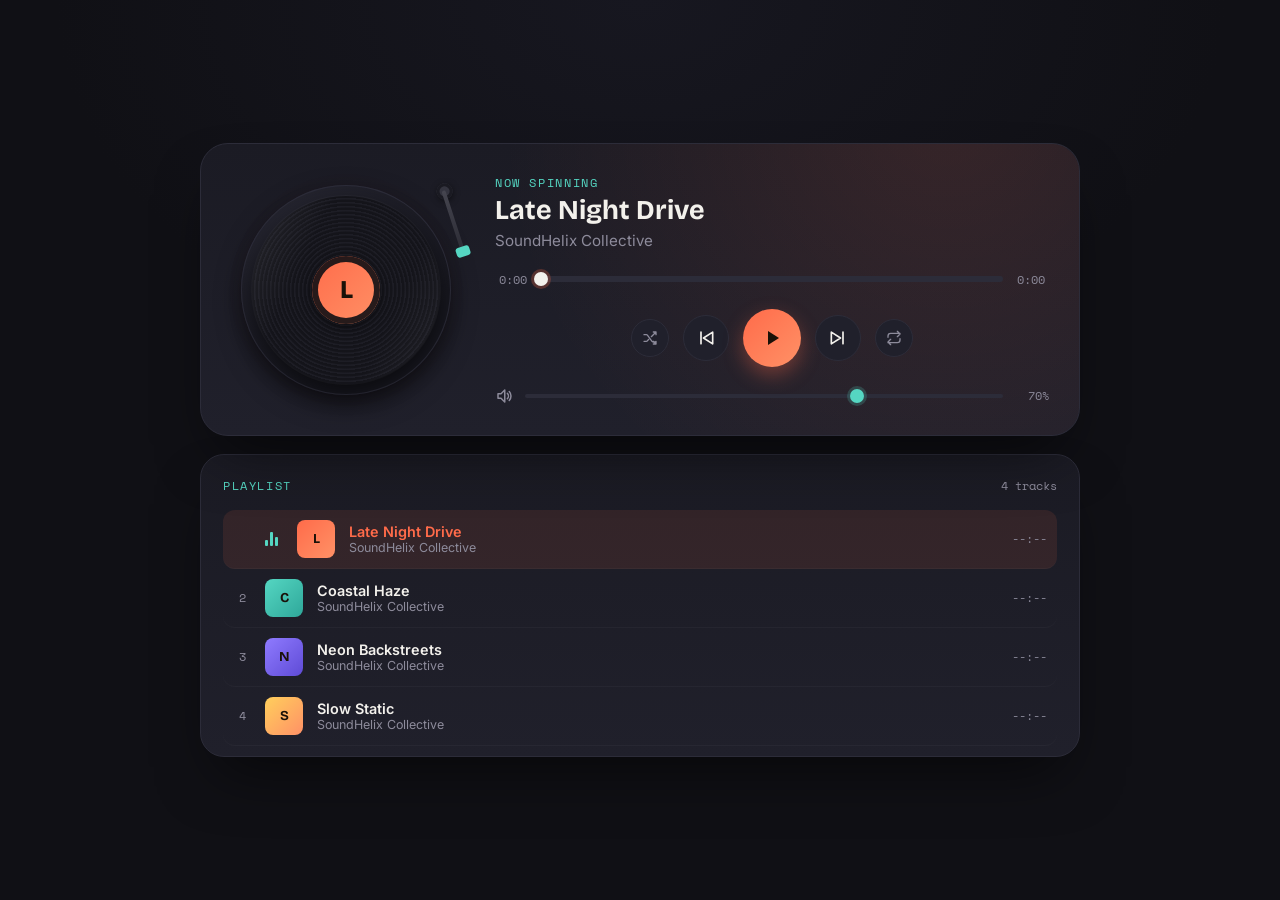
==== preview.html @ 5842b2c4 "Add files via upload" ====
<!DOCTYPE html>
<html lang="en">
<head>
<meta charset="UTF-8">
<meta name="viewport" content="width=device-width, initial-scale=1.0">
<title>Nightspin — Player</title>
<link rel="preconnect" href="https://fonts.googleapis.com">
<link rel="preconnect" href="https://fonts.gstatic.com" crossorigin>
<link href="https://fonts.googleapis.com/css2?family=Bricolage+Grotesque:opsz,wght@12..96,400;12..96,600;12..96,700;12..96,800&family=Inter:wght@400;500;600;700&family=Space+Mono:wght@400;700&display=swap" rel="stylesheet">
<style>
:root{
  --bg: #101015;
  --bg-radial: #171720;
  --panel: #1b1b24;
  --panel-2: #20202b;
  --line: #2c2c39;
  --text: #f3f1ec;
  --muted: #8d8b9b;
  --accent: #ff6b4a;
  --accent-2: #55d6c2;
  --shadow: 0 30px 60px -20px rgba(0,0,0,0.6);
  --font-display: 'Bricolage Grotesque', sans-serif;
  --font-body: 'Inter', sans-serif;
  --font-mono: 'Space Mono', monospace;
}

*{ box-sizing: border-box; }

html,body{ height:100%; }

body{
  margin:0;
  min-height:100vh;
  background:
    radial-gradient(ellipse 900px 600px at 50% 0%, var(--bg-radial), var(--bg) 65%);
  font-family: var(--font-body);
  color: var(--text);
  display:flex;
  align-items:center;
  justify-content:center;
  padding: 32px 18px;
}

.stage{
  width:100%;
  max-width: 880px;
  display:flex;
  flex-direction:column;
  gap:18px;
}

/* ===== Player card ===== */
.player{
  background: linear-gradient(180deg, var(--panel), var(--panel-2));
  border: 1px solid var(--line);
  border-radius: 28px;
  box-shadow: var(--shadow);
  padding: 30px;
  display:grid;
  grid-template-columns: 230px 1fr;
  gap: 34px;
  position: relative;
  overflow: hidden;
}

.player::before{
  content:"";
  position:absolute;
  inset:0;
  background: radial-gradient(circle at 85% -10%, rgba(255,107,74,0.12), transparent 55%);
  pointer-events:none;
}

/* ===== Deck / turntable ===== */
.deck{
  position:relative;
  display:flex;
  align-items:center;
  justify-content:center;
  min-height: 230px;
}

.deck-glow{
  position:absolute;
  width: 230px;
  height: 230px;
  border-radius:50%;
  background: radial-gradient(circle, rgba(255,107,74,0.18), transparent 70%);
  filter: blur(6px);
  z-index:0;
}

.platter{
  position:relative;
  width:210px;
  height:210px;
  border-radius:50%;
  background: radial-gradient(circle at 35% 30%, #2a2a36, #17171f 70%);
  box-shadow: inset 0 0 0 1px var(--line), 0 10px 24px rgba(0,0,0,0.5);
  display:flex;
  align-items:center;
  justify-content:center;
  z-index:1;
}

.record{
  width: 188px;
  height: 188px;
  border-radius:50%;
  background:
    repeating-radial-gradient(circle at center,
      #14141a 0px, #14141a 2px,
      #1d1d25 3px, #1d1d25 4px);
  box-shadow: 0 0 0 1px rgba(255,255,255,0.03), 0 8px 20px rgba(0,0,0,0.55);
  display:flex;
  align-items:center;
  justify-content:center;
  position:relative;
  animation: spin 6s linear infinite;
  animation-play-state: paused;
}

.record-sheen{
  position:absolute;
  inset:0;
  border-radius:50%;
  background: linear-gradient(115deg, rgba(255,255,255,0.08) 0%, transparent 30%, transparent 70%, rgba(255,255,255,0.05) 100%);
  pointer-events:none;
}

.record-label{
  width: 68px;
  height: 68px;
  border-radius:50%;
  background: linear-gradient(135deg, var(--accent), #ff9166);
  display:flex;
  align-items:center;
  justify-content:center;
  font-family: var(--font-display);
  font-weight:800;
  font-size: 1.6rem;
  color: #1a1108;
  box-shadow: 0 3px 10px rgba(0,0,0,0.4), inset 0 0 0 6px rgba(16,16,21,0.9);
}

@keyframes spin{
  from{ transform: rotate(0deg); }
  to{ transform: rotate(360deg); }
}

.player.is-playing .record{
  animation-play-state: running;
}

/* Tonearm */
.tonearm{
  position:absolute;
  top: 6px;
  right: 6px;
  width: 84px;
  height: 84px;
  z-index:2;
  transform-origin: 78px 12px;
  transform: rotate(-18deg);
  transition: transform .5s cubic-bezier(.4,0,.2,1);
}

.player.is-playing .tonearm{
  transform: rotate(6deg);
}

.tonearm-base{
  position:absolute;
  top: 2px; right: 2px;
  width: 16px; height:16px;
  border-radius:50%;
  background: #34343f;
  box-shadow: inset 0 0 0 3px #1a1a22, 0 2px 6px rgba(0,0,0,.5);
}

.tonearm-arm{
  position:absolute;
  top: 9px; right: 9px;
  width: 4px;
  height: 68px;
  border-radius: 3px;
  background: linear-gradient(180deg, #45454f, #2a2a33);
  transform-origin: top center;
}

.tonearm-head{
  position:absolute;
  top: 68px; right: 4px;
  width: 14px; height: 10px;
  border-radius: 3px;
  background: var(--accent-2);
}

/* ===== Console (right side) ===== */
.console{
  display:flex;
  flex-direction:column;
  justify-content:center;
  gap: 20px;
  min-width:0;
  z-index:1;
}

.eyebrow{
  margin:0 0 4px;
  font-family: var(--font-mono);
  font-size: 0.72rem;
  letter-spacing: 0.14em;
  text-transform: uppercase;
  color: var(--accent-2);
}

.track-meta h1{
  margin: 0 0 4px;
  font-family: var(--font-display);
  font-weight: 700;
  font-size: clamp(1.3rem, 2.4vw, 1.7rem);
  line-height:1.15;
  white-space: nowrap;
  overflow:hidden;
  text-overflow: ellipsis;
}

.track-meta p#songArtist{
  margin:0;
  color: var(--muted);
  font-size: 0.95rem;
}

/* Progress */
.progress-wrap{
  display:flex;
  align-items:center;
  gap: 10px;
}

.time{
  font-family: var(--font-mono);
  font-size: 0.78rem;
  color: var(--muted);
  min-width: 36px;
  text-align:center;
}

.progress-track{
  position:relative;
  flex:1;
  height: 6px;
  border-radius: 4px;
  background: var(--line);
  cursor:pointer;
}

.progress-fill{
  position:absolute;
  left:0; top:0; bottom:0;
  width:0%;
  border-radius:4px;
  background: linear-gradient(90deg, var(--accent-2), var(--accent));
}

.progress-knob{
  position:absolute;
  top:50%;
  left:0%;
  width:14px; height:14px;
  border-radius:50%;
  background: var(--text);
  box-shadow: 0 0 0 3px rgba(255,107,74,0.25);
  transform: translate(-50%,-50%);
  transition: box-shadow .15s;
}

.progress-track:hover .progress-knob{
  box-shadow: 0 0 0 5px rgba(255,107,74,0.3);
}

/* Transport */
.transport{
  display:flex;
  align-items:center;
  justify-content:center;
  gap: 14px;
}

.icon-btn{
  background: var(--panel-2);
  border: 1px solid var(--line);
  color: var(--text);
  width: 46px; height: 46px;
  border-radius: 50%;
  display:flex;
  align-items:center;
  justify-content:center;
  cursor:pointer;
  transition: transform .15s ease, background .15s ease, border-color .15s ease;
  position:relative;
}

.icon-btn svg{
  width: 20px; height: 20px;
  fill:none;
  stroke: currentColor;
  stroke-width: 2;
  stroke-linecap: round;
  stroke-linejoin: round;
}

.icon-btn:hover{
  transform: translateY(-2px);
  border-color: var(--accent-2);
}

.icon-btn.small{
  width: 38px; height: 38px;
  color: var(--muted);
}

.icon-btn.small svg{ width:16px; height:16px; }

.icon-btn.small.active{
  color: var(--accent-2);
  border-color: var(--accent-2);
  background: rgba(85,214,194,0.1);
}

.icon-btn.play{
  width: 58px; height: 58px;
  background: linear-gradient(135deg, var(--accent), #ff9166);
  border: none;
  color: #1a1108;
  box-shadow: 0 8px 20px rgba(255,107,74,0.35);
}

.icon-btn.play svg{ width:24px; height:24px; fill:currentColor; stroke:none; }

.repeat-one{
  position:absolute;
  bottom: -3px;
  right: -3px;
  width: 15px; height:15px;
  border-radius:50%;
  background: var(--accent-2);
  color: #0d1a18;
  font-family: var(--font-mono);
  font-size: 0.6rem;
  display:none;
  align-items:center;
  justify-content:center;
  font-weight:700;
}

.icon-btn.small.repeat-one-active .repeat-one{ display:flex; }

/* Volume */
.volume-row{
  display:flex;
  align-items:center;
  gap: 10px;
}

.vol-icon{
  width:18px; height:18px;
  fill:none;
  stroke: var(--muted);
  stroke-width:2;
  stroke-linecap:round;
  stroke-linejoin:round;
  flex-shrink:0;
}

.volume-slider{
  flex:1;
  -webkit-appearance:none;
  appearance:none;
  height: 4px;
  border-radius: 4px;
  background: var(--line);
  outline:none;
}

.volume-slider::-webkit-slider-thumb{
  -webkit-appearance:none;
  width:14px; height:14px;
  border-radius:50%;
  background: var(--accent-2);
  cursor:pointer;
  box-shadow: 0 0 0 3px rgba(85,214,194,0.2);
}

.volume-slider::-moz-range-thumb{
  width:14px; height:14px;
  border:none;
  border-radius:50%;
  background: var(--accent-2);
  cursor:pointer;
}

.vol-value{
  font-family: var(--font-mono);
  font-size: 0.72rem;
  color: var(--muted);
  min-width: 34px;
  text-align:right;
}

/* ===== Playlist ===== */
.playlist-panel{
  background: linear-gradient(180deg, var(--panel), var(--panel-2));
  border: 1px solid var(--line);
  border-radius: 24px;
  box-shadow: var(--shadow);
  padding: 22px 22px 10px;
}

.playlist-head{
  display:flex;
  align-items:baseline;
  justify-content:space-between;
  margin-bottom: 12px;
}

.track-count{
  font-family: var(--font-mono);
  font-size: 0.72rem;
  color: var(--muted);
}

.playlist{
  list-style:none;
  margin:0; padding:0;
  max-height: 260px;
  overflow-y:auto;
}

.playlist::-webkit-scrollbar{ width:6px; }
.playlist::-webkit-scrollbar-thumb{ background: var(--line); border-radius:4px; }

.playlist-item{
  display:flex;
  align-items:center;
  gap: 14px;
  padding: 10px 10px;
  border-radius: 12px;
  cursor:pointer;
  border-bottom: 1px solid rgba(255,255,255,0.03);
  transition: background .15s ease;
}

.playlist-item:hover{
  background: rgba(255,255,255,0.03);
}

.playlist-item.active{
  background: rgba(255,107,74,0.1);
}

.pl-index{
  font-family: var(--font-mono);
  font-size: 0.75rem;
  color: var(--muted);
  width: 18px;
  text-align:center;
  flex-shrink:0;
}

.playlist-item.active .pl-index{ color: var(--accent); }

.pl-eq{
  display:flex;
  align-items:flex-end;
  gap:2px;
  width:18px;
  height:14px;
  flex-shrink:0;
}

.pl-eq span{
  width:3px;
  background: var(--accent-2);
  border-radius:1px;
  animation: eq 0.9s ease-in-out infinite;
}

.pl-eq span:nth-child(1){ height:40%; animation-delay: 0s; }
.pl-eq span:nth-child(2){ height:100%; animation-delay: .2s; }
.pl-eq span:nth-child(3){ height:65%; animation-delay: .4s; }

@keyframes eq{
  0%, 100% { transform: scaleY(0.4); }
  50% { transform: scaleY(1); }
}

.pl-thumb{
  width: 38px; height: 38px;
  border-radius: 8px;
  flex-shrink:0;
  display:flex;
  align-items:center;
  justify-content:center;
  font-family: var(--font-display);
  font-weight:700;
  color: #1a1108;
  font-size: 0.85rem;
}

.pl-meta{
  min-width:0;
  flex:1;
}

.pl-title{
  font-size: 0.9rem;
  font-weight:600;
  white-space:nowrap;
  overflow:hidden;
  text-overflow:ellipsis;
}

.playlist-item.active .pl-title{ color: var(--accent); }

.pl-artist{
  font-size: 0.78rem;
  color: var(--muted);
  white-space:nowrap;
  overflow:hidden;
  text-overflow:ellipsis;
}

.pl-duration{
  font-family: var(--font-mono);
  font-size: 0.75rem;
  color: var(--muted);
  flex-shrink:0;
}

/* ===== Responsive ===== */
@media (max-width: 640px){
  .player{
    grid-template-columns: 1fr;
    padding: 24px 20px;
    border-radius: 22px;
  }
  .deck{ min-height: 190px; }
  .platter{ width:170px; height:170px; }
  .record{ width:150px; height:150px; }
  .record-label{ width:54px; height:54px; font-size:1.2rem; }
  .transport{ gap: 10px; }
  .icon-btn{ width:42px; height:42px; }
  .icon-btn.play{ width:54px; height:54px; }
  .playlist-panel{ padding: 18px 16px 6px; border-radius:20px; }
}

@media (prefers-reduced-motion: reduce){
  .record, .tonearm, .pl-eq span{ animation: none !important; transition:none !important; }
}

</style>
</head>
<body>

<div class="stage">

  <div class="player" id="player">

    <!-- Left: turntable -->
    <div class="deck">
      <div class="deck-glow"></div>
      <div class="tonearm" id="tonearm">
        <div class="tonearm-base"></div>
        <div class="tonearm-arm"></div>
        <div class="tonearm-head"></div>
      </div>
      <div class="platter">
        <div class="record" id="record">
          <div class="record-sheen"></div>
          <div class="record-label" id="recordLabel">
            <span id="labelInitial">S</span>
          </div>
        </div>
      </div>
    </div>

    <!-- Right: controls -->
    <div class="console">

      <div class="track-meta">
        <p class="eyebrow">Now spinning</p>
        <h1 id="songTitle">Track title</h1>
        <p id="songArtist">Artist name</p>
      </div>

      <div class="progress-wrap">
        <span class="time" id="currentTime">0:00</span>
        <div class="progress-track" id="progressTrack">
          <div class="progress-fill" id="progressFill"></div>
          <div class="progress-knob" id="progressKnob"></div>
        </div>
        <span class="time" id="durationTime">0:00</span>
      </div>

      <div class="transport">
        <button class="icon-btn small" id="shuffleBtn" title="Shuffle" aria-label="Toggle shuffle">
          <svg viewBox="0 0 24 24"><path d="M17 3h4v4M21 3l-7 7M3 7h3.5a2 2 0 0 1 1.6.8L15 17.2a2 2 0 0 0 1.6.8H21M3 17h3.5a2 2 0 0 0 1.6-.8L10 14M17 21h4v-4M21 21l-4-4"/></svg>
        </button>

        <button class="icon-btn" id="prevBtn" title="Previous" aria-label="Previous track">
          <svg viewBox="0 0 24 24"><path d="M6 5v14M20 5 9 12l11 7V5Z"/></svg>
        </button>

        <button class="icon-btn play" id="playBtn" title="Play" aria-label="Play or pause">
          <svg id="playIcon" viewBox="0 0 24 24"><path d="M8 5v14l11-7L8 5Z"/></svg>
          <svg id="pauseIcon" viewBox="0 0 24 24" style="display:none"><path d="M7 5h4v14H7zM13 5h4v14h-4z"/></svg>
        </button>

        <button class="icon-btn" id="nextBtn" title="Next" aria-label="Next track">
          <svg viewBox="0 0 24 24"><path d="M18 5v14M4 5l11 7-11 7V5Z"/></svg>
        </button>

        <button class="icon-btn small" id="repeatBtn" title="Repeat" aria-label="Toggle repeat mode">
          <svg viewBox="0 0 24 24"><path d="M17 2l4 4-4 4M3 11V9a4 4 0 0 1 4-4h14M7 22l-4-4 4-4M21 13v2a4 4 0 0 1-4 4H3"/></svg>
          <span class="repeat-one" id="repeatOneBadge">1</span>
        </button>
      </div>

      <div class="volume-row">
        <svg class="vol-icon" id="volIcon" viewBox="0 0 24 24"><path d="M4 9v6h4l5 5V4L8 9H4Z"/><path id="volWave1" d="M16.5 8.5a5 5 0 0 1 0 7"/><path id="volWave2" d="M19 6a9 9 0 0 1 0 12"/></svg>
        <input type="range" id="volumeSlider" class="volume-slider" min="0" max="100" value="70">
        <span class="vol-value" id="volValue">70%</span>
      </div>

    </div>
  </div>

  <!-- Playlist panel -->
  <div class="playlist-panel">
    <div class="playlist-head">
      <p class="eyebrow">Playlist</p>
      <span id="trackCount" class="track-count">0 tracks</span>
    </div>
    <ul class="playlist" id="playlist"></ul>
  </div>

</div>

<audio id="audio" preload="metadata"></audio>

<script>
// ===== Song data =====
// Replace `src` with your own audio file paths / URLs when ready.
// `color` drives the placeholder record-label art (swap for a real cover image if you like —
// just add a `cover: 'path/to/image.jpg'` field and use it in renderPlaylist()/loadTrack()).
const songs = [
  {
    title: "Late Night Drive",
    artist: "SoundHelix Collective",
    src: "https://www.soundhelix.com/examples/mp3/SoundHelix-Song-1.mp3",
    color: "linear-gradient(135deg,#ff6b4a,#ff9166)"
  },
  {
    title: "Coastal Haze",
    artist: "SoundHelix Collective",
    src: "https://www.soundhelix.com/examples/mp3/SoundHelix-Song-2.mp3",
    color: "linear-gradient(135deg,#55d6c2,#2fa89a)"
  },
  {
    title: "Neon Backstreets",
    artist: "SoundHelix Collective",
    src: "https://www.soundhelix.com/examples/mp3/SoundHelix-Song-3.mp3",
    color: "linear-gradient(135deg,#8f7bff,#5f4bd6)"
  },
  {
    title: "Slow Static",
    artist: "SoundHelix Collective",
    src: "https://www.soundhelix.com/examples/mp3/SoundHelix-Song-4.mp3",
    color: "linear-gradient(135deg,#ffcf5c,#ff9166)"
  }
];

// ===== State =====
let currentIndex = 0;
let isPlaying = false;
let isShuffle = false;
let repeatMode = 0; // 0 = off, 1 = repeat all, 2 = repeat one
let isSeeking = false;

// ===== DOM refs =====
const audio = document.getElementById('audio');
const player = document.getElementById('player');
const record = document.getElementById('record');
const recordLabel = document.getElementById('recordLabel');
const labelInitial = document.getElementById('labelInitial');

const songTitle = document.getElementById('songTitle');
const songArtist = document.getElementById('songArtist');

const playBtn = document.getElementById('playBtn');
const playIcon = document.getElementById('playIcon');
const pauseIcon = document.getElementById('pauseIcon');
const prevBtn = document.getElementById('prevBtn');
const nextBtn = document.getElementById('nextBtn');
const shuffleBtn = document.getElementById('shuffleBtn');
const repeatBtn = document.getElementById('repeatBtn');

const progressTrack = document.getElementById('progressTrack');
const progressFill = document.getElementById('progressFill');
const progressKnob = document.getElementById('progressKnob');
const currentTimeEl = document.getElementById('currentTime');
const durationTimeEl = document.getElementById('durationTime');

const volumeSlider = document.getElementById('volumeSlider');
const volValue = document.getElementById('volValue');
const volIcon = document.getElementById('volIcon');
const volWave1 = document.getElementById('volWave1');
const volWave2 = document.getElementById('volWave2');

const playlistEl = document.getElementById('playlist');
const trackCount = document.getElementById('trackCount');

// ===== Helpers =====
function formatTime(sec){
  if (!isFinite(sec) || isNaN(sec)) return "0:00";
  const m = Math.floor(sec / 60);
  const s = Math.floor(sec % 60).toString().padStart(2, '0');
  return `${m}:${s}`;
}

// ===== Build playlist UI =====
function renderPlaylist(){
  playlistEl.innerHTML = "";
  trackCount.textContent = `${songs.length} track${songs.length !== 1 ? 's' : ''}`;

  songs.forEach((song, i) => {
    const li = document.createElement('li');
    li.className = 'playlist-item' + (i === currentIndex ? ' active' : '');
    li.dataset.index = i;

    li.innerHTML = `
      <span class="pl-index">${i === currentIndex ? '' : i + 1}</span>
      ${i === currentIndex ? `<span class="pl-eq"><span></span><span></span><span></span></span>` : ''}
      <div class="pl-thumb" style="background:${song.color}">${song.title.charAt(0)}</div>
      <div class="pl-meta">
        <div class="pl-title">${song.title}</div>
        <div class="pl-artist">${song.artist}</div>
      </div>
      <span class="pl-duration" data-duration-for="${i}">--:--</span>
    `;

    li.addEventListener('click', () => {
      currentIndex = i;
      loadTrack(currentIndex);
      playTrack();
    });

    playlistEl.appendChild(li);
  });
}

// Preload durations for playlist display (best-effort; some hosts may not expose this without full load)
function primeDurations(){
  songs.forEach((song, i) => {
    const probe = new Audio();
    probe.preload = 'metadata';
    probe.src = song.src;
    probe.addEventListener('loadedmetadata', () => {
      const el = playlistEl.querySelector(`[data-duration-for="${i}"]`);
      if (el) el.textContent = formatTime(probe.duration);
    });
  });
}

// ===== Load / play / pause =====
function loadTrack(index){
  const song = songs[index];
  audio.src = song.src;
  songTitle.textContent = song.title;
  songArtist.textContent = song.artist;
  labelInitial.textContent = song.title.charAt(0);
  recordLabel.style.background = song.color;
  progressFill.style.width = '0%';
  progressKnob.style.left = '0%';
  currentTimeEl.textContent = '0:00';
  renderPlaylist();
}

function playTrack(){
  audio.play().catch(() => {});
  isPlaying = true;
  updatePlayUI();
}

function pauseTrack(){
  audio.pause();
  isPlaying = false;
  updatePlayUI();
}

function updatePlayUI(){
  player.classList.toggle('is-playing', isPlaying);
  playIcon.style.display = isPlaying ? 'none' : '';
  pauseIcon.style.display = isPlaying ? '' : 'none';
  playBtn.setAttribute('aria-label', isPlaying ? 'Pause' : 'Play');
}

function togglePlay(){
  if (isPlaying) pauseTrack(); else playTrack();
}

function nextTrack(userInitiated = true){
  if (isShuffle && songs.length > 1) {
    let next;
    do { next = Math.floor(Math.random() * songs.length); } while (next === currentIndex);
    currentIndex = next;
  } else {
    currentIndex = (currentIndex + 1) % songs.length;
  }
  loadTrack(currentIndex);
  if (isPlaying || userInitiated) playTrack();
}

function prevTrack(){
  // If more than 3s into the song, restart it instead of going back a track
  if (audio.currentTime > 3) {
    audio.currentTime = 0;
    return;
  }
  currentIndex = (currentIndex - 1 + songs.length) % songs.length;
  loadTrack(currentIndex);
  playTrack();
}

// ===== Progress bar =====
function updateProgress(){
  if (isSeeking) return;
  const pct = audio.duration ? (audio.currentTime / audio.duration) * 100 : 0;
  progressFill.style.width = pct + '%';
  progressKnob.style.left = pct + '%';
  currentTimeEl.textContent = formatTime(audio.currentTime);
}

function seekFromEvent(e){
  const rect = progressTrack.getBoundingClientRect();
  const clientX = e.touches ? e.touches[0].clientX : e.clientX;
  let pct = (clientX - rect.left) / rect.width;
  pct = Math.min(1, Math.max(0, pct));
  progressFill.style.width = (pct * 100) + '%';
  progressKnob.style.left = (pct * 100) + '%';
  if (audio.duration) {
    audio.currentTime = pct * audio.duration;
    currentTimeEl.textContent = formatTime(audio.currentTime);
  }
}

progressTrack.addEventListener('mousedown', (e) => {
  isSeeking = true;
  seekFromEvent(e);
});
window.addEventListener('mousemove', (e) => {
  if (isSeeking) seekFromEvent(e);
});
window.addEventListener('mouseup', () => { isSeeking = false; });

progressTrack.addEventListener('touchstart', (e) => {
  isSeeking = true;
  seekFromEvent(e);
});
window.addEventListener('touchmove', (e) => {
  if (isSeeking) seekFromEvent(e);
});
window.addEventListener('touchend', () => { isSeeking = false; });

// ===== Volume =====
function updateVolumeIcon(vol){
  volWave1.style.opacity = vol > 0 ? 1 : 0.2;
  volWave2.style.opacity = vol > 50 ? 1 : 0.2;
}

volumeSlider.addEventListener('input', () => {
  const vol = Number(volumeSlider.value);
  audio.volume = vol / 100;
  volValue.textContent = vol + '%';
  updateVolumeIcon(vol);
});

// ===== Shuffle / repeat =====
shuffleBtn.addEventListener('click', () => {
  isShuffle = !isShuffle;
  shuffleBtn.classList.toggle('active', isShuffle);
});

repeatBtn.addEventListener('click', () => {
  repeatMode = (repeatMode + 1) % 3;
  repeatBtn.classList.toggle('active', repeatMode !== 0);
  repeatBtn.classList.toggle('repeat-one-active', repeatMode === 2);
  repeatBtn.title = repeatMode === 0 ? 'Repeat off' : repeatMode === 1 ? 'Repeat all' : 'Repeat one';
});

// ===== Events =====
playBtn.addEventListener('click', togglePlay);
nextBtn.addEventListener('click', () => nextTrack(true));
prevBtn.addEventListener('click', prevTrack);

audio.addEventListener('timeupdate', updateProgress);
audio.addEventListener('loadedmetadata', () => {
  durationTimeEl.textContent = formatTime(audio.duration);
});

audio.addEventListener('ended', () => {
  if (repeatMode === 2) {
    audio.currentTime = 0;
    playTrack();
    return;
  }
  if (!isShuffle && repeatMode === 0 && currentIndex === songs.length - 1) {
    // reached end of playlist, no repeat, no shuffle -> stop
    isPlaying = false;
    updatePlayUI();
    audio.currentTime = 0;
    return;
  }
  nextTrack(true);
});

// Keyboard: space to toggle play when not typing in an input
document.addEventListener('keydown', (e) => {
  if (e.code === 'Space' && document.activeElement.tagName !== 'INPUT') {
    e.preventDefault();
    togglePlay();
  }
});

// ===== Init =====
audio.volume = volumeSlider.value / 100;
updateVolumeIcon(volumeSlider.value);
loadTrack(currentIndex);
primeDurations();

</script>
</body>
</html>
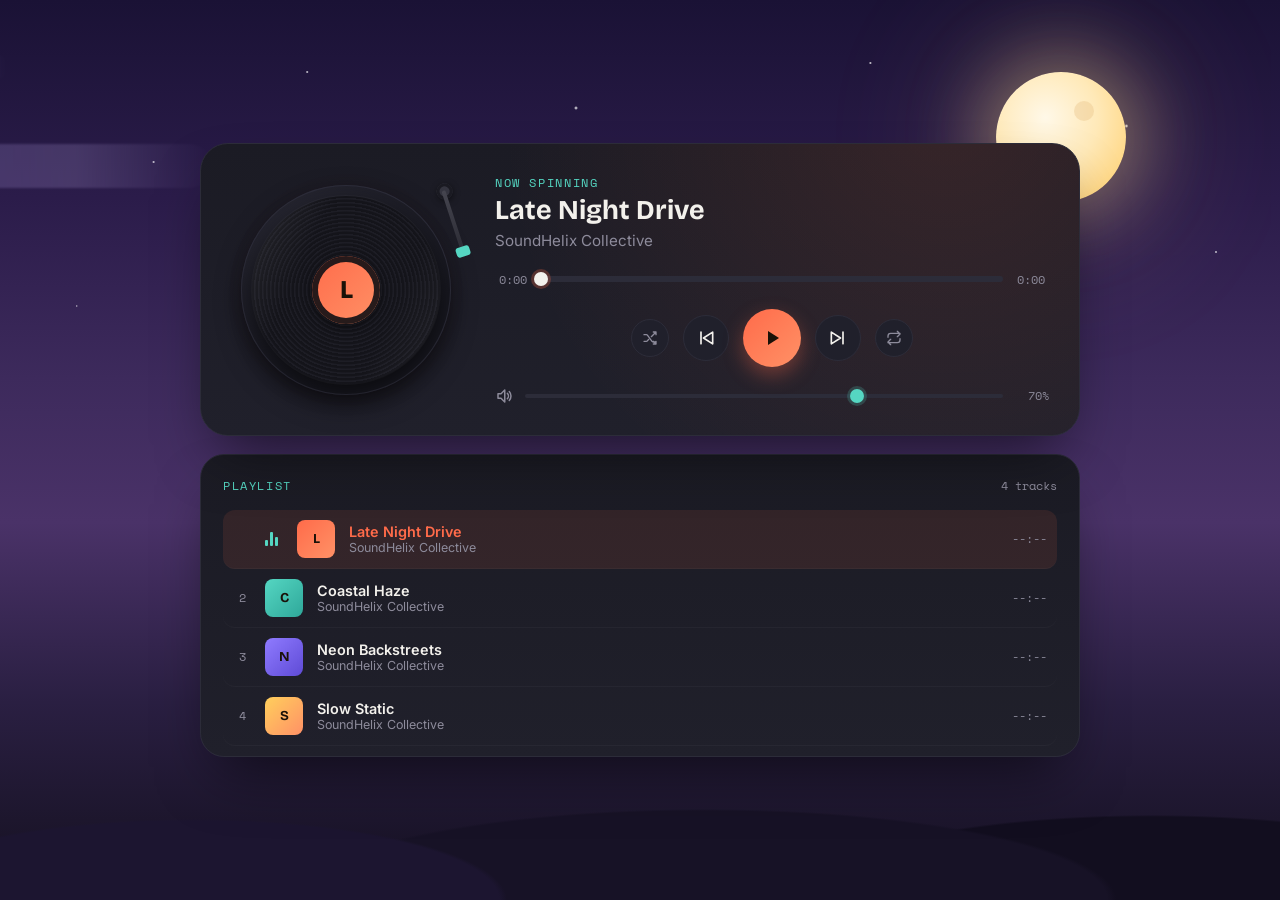
==== commit cd85f4d0: "Add files via upload" ====
--- a/preview.html
+++ b/preview.html
@@ -31,14 +31,121 @@
 body{
   margin:0;
   min-height:100vh;
-  background:
-    radial-gradient(ellipse 900px 600px at 50% 0%, var(--bg-radial), var(--bg) 65%);
+  background: transparent;
   font-family: var(--font-body);
   color: var(--text);
   display:flex;
   align-items:center;
   justify-content:center;
   padding: 32px 18px;
+  position: relative;
+  overflow-x: hidden;
+}
+
+/* ===== Anime-style night backdrop (original illustration, CSS/SVG only) ===== */
+.anime-sky{
+  position: fixed;
+  inset: 0;
+  z-index: -1;
+  background:
+    radial-gradient(1.5px 1.5px at 12% 18%, #fff, transparent),
+    radial-gradient(1.5px 1.5px at 24% 8%, #fff, transparent),
+    radial-gradient(1px 1px at 33% 26%, #fff, transparent),
+    radial-gradient(2px 2px at 45% 12%, #fff, transparent),
+    radial-gradient(1px 1px at 58% 20%, #fff, transparent),
+    radial-gradient(1.5px 1.5px at 68% 7%, #fff, transparent),
+    radial-gradient(1px 1px at 78% 22%, #fff, transparent),
+    radial-gradient(2px 2px at 88% 14%, #fff, transparent),
+    radial-gradient(1.5px 1.5px at 95% 28%, #fff, transparent),
+    radial-gradient(1px 1px at 6% 34%, #fff, transparent),
+    radial-gradient(1.5px 1.5px at 82% 40%, #fff, transparent),
+    linear-gradient(180deg, #1a1235 0%, #2b1c4a 22%, #3d2a5c 42%, #4a3268 58%, #2a1f42 78%, #14101f 100%);
+  overflow: hidden;
+}
+
+.anime-moon{
+  position: absolute;
+  top: 8%;
+  right: 12%;
+  width: 130px;
+  height: 130px;
+  border-radius: 50%;
+  background: radial-gradient(circle at 38% 35%, #fff8e8, #ffe9b8 45%, #ffd98a 75%, #f6c569 100%);
+  box-shadow: 0 0 70px 18px rgba(255, 224, 150, 0.35), 0 0 140px 50px rgba(255, 200, 120, 0.12);
+}
+
+.anime-moon::before{
+  content:"";
+  position:absolute;
+  top: 22%; left: 60%;
+  width: 20px; height: 20px;
+  border-radius:50%;
+  background: rgba(230, 190, 130, 0.35);
+}
+
+.anime-moon::after{
+  content:"";
+  position:absolute;
+  top: 55%; left: 25%;
+  width: 14px; height: 14px;
+  border-radius:50%;
+  background: rgba(230, 190, 130, 0.3);
+}
+
+.anime-cloud{
+  position: absolute;
+  border-radius: 999px;
+  filter: blur(1px);
+  opacity: 0.55;
+}
+
+.anime-cloud.c1{
+  top: 16%; left: -10%;
+  width: 340px; height: 44px;
+  background: linear-gradient(90deg, transparent, rgba(150, 130, 200, 0.5) 30%, rgba(180, 160, 220, 0.4) 60%, transparent);
+  animation: drift 60s linear infinite;
+}
+
+.anime-cloud.c2{
+  top: 30%; left: -20%;
+  width: 260px; height: 32px;
+  background: linear-gradient(90deg, transparent, rgba(120, 100, 170, 0.4) 40%, transparent);
+  animation: drift 80s linear infinite;
+  animation-delay: -20s;
+}
+
+.anime-cloud.c3{
+  top: 6%; left: -15%;
+  width: 200px; height: 26px;
+  background: linear-gradient(90deg, transparent, rgba(200, 180, 230, 0.35) 50%, transparent);
+  animation: drift 45s linear infinite;
+  animation-delay: -10s;
+}
+
+@keyframes drift{
+  from{ transform: translateX(0); }
+  to{ transform: translateX(160vw); }
+}
+
+.anime-hills{
+  position: absolute;
+  bottom: 0; left: 0; right: 0;
+  height: 22%;
+}
+
+.anime-hills::before{
+  content:"";
+  position:absolute;
+  bottom:0; left:0; right:0;
+  height: 100%;
+  background:
+    radial-gradient(ellipse 60% 100% at 15% 100%, #1c1530 40%, transparent 41%),
+    radial-gradient(ellipse 70% 100% at 55% 100%, #171226 45%, transparent 46%),
+    radial-gradient(ellipse 65% 100% at 90% 100%, #120e1f 42%, transparent 43%);
+}
+
+@media (prefers-reduced-motion: reduce){
+  .anime-cloud{ animation: none !important; }
 }
 
 .stage{
@@ -563,6 +670,14 @@
 </style>
 </head>
 <body>
+
+<div class="anime-sky">
+  <div class="anime-moon"></div>
+  <div class="anime-cloud c1"></div>
+  <div class="anime-cloud c2"></div>
+  <div class="anime-cloud c3"></div>
+  <div class="anime-hills"></div>
+</div>
 
 <div class="stage">
 
